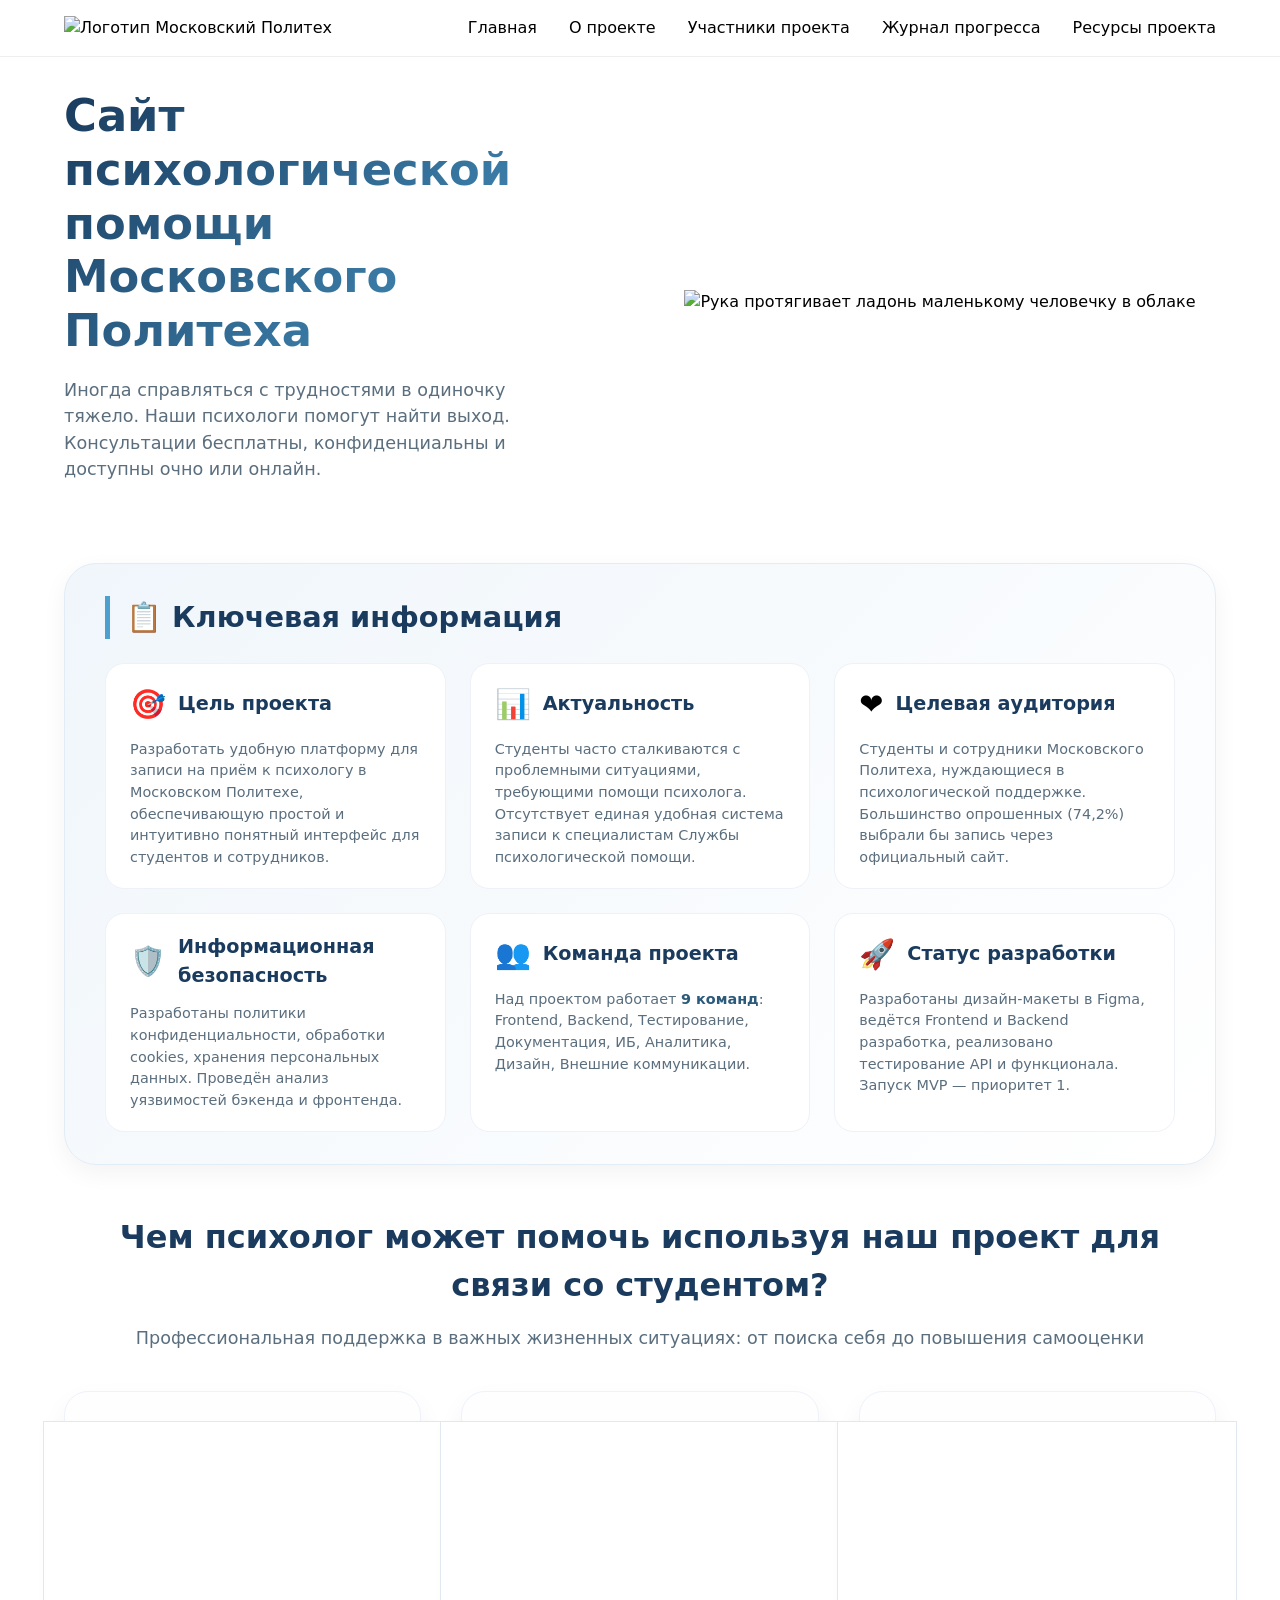
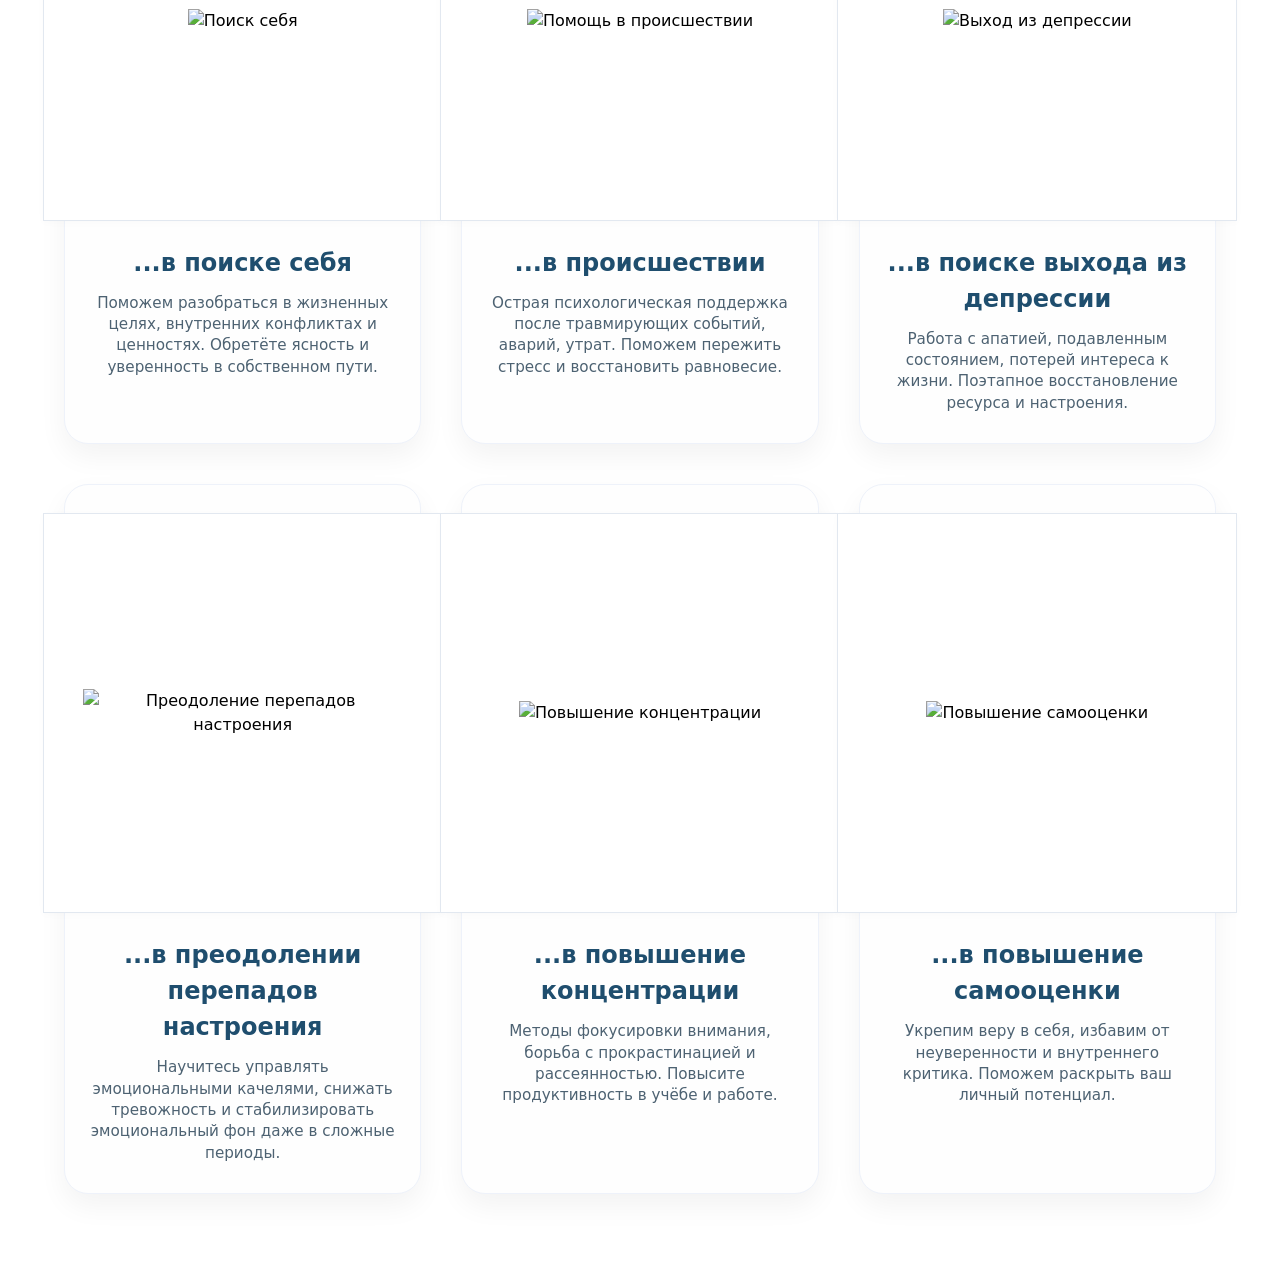
==== site/index.html @ f3ee6a3f "Create  index.html" ====
<!DOCTYPE html>
<html lang="ru">
<head>
    <meta charset="UTF-8" />
    <meta name="viewport" content="width=device-width, initial-scale=1.0" />
    <title>Московский Политех — Помощь психолога</title>
    <link rel="stylesheet" href="css/main.css" />
    <style>
        * {
            margin: 0;
            padding: 0;
            box-sizing: border-box;
        }

        body {
            font-family: 'Inter', system-ui, -apple-system, 'Helvetica Neue', 'Segoe UI', Roboto, Helvetica, Arial, sans-serif;
            background-color: #ffffff;
            line-height: 1.5;
        }

        .wrapper {
            width: 100%;
            min-height: 100vh;
        }

        /* Шапка */
        header.container {
            display: flex;
            justify-content: space-between;
            align-items: center;
            padding: 1rem 5%;
            border-bottom: 1px solid #eee;
            flex-wrap: wrap;
            gap: 1rem;
            background: #ffffff;
        }

        .logo {
            display: flex;
            gap: 0.5rem;
            align-items: center;
        }

            .logo img {
                max-height: 60px;
                width: auto;
            }

        .main-menu ul {
            display: flex;
            list-style: none;
            gap: 2rem;
            flex-wrap: wrap;
        }

        .main-menu a {
            font-weight: 400;
            transition: color 0.3s;
            text-decoration: none;
            color: #000000;
        }

            .main-menu a:hover {
                color: #3498db;
            }

        .content {
            padding: 2rem 5%;
        }

        .hero {
            display: grid;
            grid-template-columns: 1fr 1fr;
            gap: 3rem;
            align-items: center;
            max-width: 1280px;
            margin: 0 auto;
        }

        .main-title {
            font-size: 2.8rem;
            font-weight: 800;
            line-height: 1.2;
            margin-bottom: 1.2rem;
            background: linear-gradient(135deg, #1a3b5d, #4c9fcf);
            -webkit-background-clip: text;
            background-clip: text;
            color: transparent;
        }

        .subtitle {
            font-size: 1.1rem;
            color: #5a6e7e;
            margin-bottom: 2rem;
            max-width: 500px;
        }

        .illustration {
            display: flex;
            justify-content: center;
            align-items: center;
        }

            .illustration img {
                max-height: 400px;
                width: auto;
            }

        /* Блок аннотации проекта */
        .annotation-section {
            max-width: 1280px;
            margin: 3rem auto 0;
            background: linear-gradient(135deg, #f0f6fb 0%, #ffffff 100%);
            border-radius: 2rem;
            padding: 2rem 2.5rem;
            border: 1px solid #e2ecf5;
            box-shadow: 0 8px 24px rgba(0, 0, 0, 0.05);
        }

        .annotation-title {
            font-size: 1.8rem;
            font-weight: 700;
            margin-bottom: 1.5rem;
            color: #1a3b5d;
            border-left: 5px solid #4c9fcf;
            padding-left: 1rem;
        }

        .annotation-grid {
            display: grid;
            grid-template-columns: repeat(auto-fit, minmax(280px, 1fr));
            gap: 1.5rem;
        }

        .annotation-card {
            background: #ffffff;
            border-radius: 1.2rem;
            padding: 1.2rem 1.5rem;
            border: 1px solid #eef2f8;
            transition: all 0.2s ease;
        }

            .annotation-card:hover {
                transform: translateY(-3px);
                box-shadow: 0 8px 20px rgba(0, 0, 0, 0.08);
                border-color: #cde3ef;
            }

        .annotation-card-header {
            display: flex;
            align-items: center;
            gap: 0.75rem;
            margin-bottom: 0.8rem;
        }

        .annotation-icon {
            font-size: 1.8rem;
        }

        .annotation-card-title {
            font-size: 1.2rem;
            font-weight: 700;
            color: #1a3b5d;
        }

        .annotation-text {
            font-size: 0.9rem;
            color: #5a6e7e;
            line-height: 1.5;
        }

            .annotation-text strong {
                color: #2c5a7a;
            }

        /* БЛОК: Чем психолог может помочь? — квадратные иконки с БЕЛЫМ фоном, увеличенные (400x400) */
        .psychologist-help {
            max-width: 1280px;
            margin: 3rem auto 2rem;
        }

        .help-title {
            font-size: 2rem;
            font-weight: 800;
            color: #1a3b5d;
            text-align: center;
            margin-bottom: 1rem;
        }

        .help-sub {
            text-align: center;
            color: #5a6e7e;
            margin-bottom: 2.5rem;
            font-size: 1.1rem;
        }

        .help-grid {
            display: grid;
            grid-template-columns: repeat(auto-fill, minmax(350px, 1fr));
            gap: 2.5rem;
        }

        .help-card {
            background: #fefefe;
            border-radius: 1.5rem;
            padding: 1.8rem 1.5rem 1.8rem 1.5rem;
            box-shadow: 0 12px 28px rgba(0, 0, 0, 0.05);
            transition: all 0.25s ease;
            border: 1px solid #eef2fa;
            display: flex;
            flex-direction: column;
            align-items: center;
            text-align: center;
        }

            .help-card:hover {
                transform: translateY(-5px);
                box-shadow: 0 20px 30px rgba(0, 0, 0, 0.08);
                border-color: #cde0ed;
            }

        /* Иконка: КВАДРАТНАЯ форма, БЕЛЫЙ фон, увеличенный размер 400x400 */
        .help-icon {
            width: 400px;
            height: 400px;
            margin-bottom: 1.5rem;
            display: flex;
            align-items: center;
            justify-content: center;
            background: #ffffff; /* белый фон */
            border-radius: 0px; /* квадрат — без скругления */
            padding: 1.2rem;
            transition: all 0.2s ease;
            border: 1px solid #e2e8f0;
            box-sizing: border-box;
            box-shadow: 0 2px 8px rgba(0, 0, 0, 0.02);
        }

        .help-card:hover .help-icon {
            background: #ffffff;
            transform: scale(1.01);
            border-color: #cbdde9;
        }

        /* Изображения внутри масштабируются, чтобы хорошо вписываться в белую область */
        .help-icon img {
            max-width: 320px;
            max-height: 320px;
            width: auto;
            height: auto;
            object-fit: contain;
            background: transparent;
        }

        .help-card-title {
            font-size: 1.5rem;
            font-weight: 700;
            margin-bottom: 0.75rem;
            color: #1f4e6e;
        }

        .help-description {
            font-size: 0.95rem;
            color: #4d6272;
            line-height: 1.4;
        }

        /* Адаптивность: на планшетах и телефонах квадратные иконки уменьшаются, но сохраняют пропорции и белый фон */
        @media (max-width: 1024px) {
            .help-icon {
                width: 320px;
                height: 320px;
            }

                .help-icon img {
                    max-width: 260px;
                    max-height: 260px;
                }

            .help-grid {
                grid-template-columns: repeat(auto-fill, minmax(300px, 1fr));
                gap: 2rem;
            }
        }

        @media (max-width: 768px) {
            header.container {
                flex-direction: column;
                text-align: center;
                padding: 1rem 3%;
            }

            .main-menu ul {
                justify-content: center;
            }

            .content {
                padding: 1.5rem;
            }

            .hero {
                grid-template-columns: 1fr;
                text-align: center;
                gap: 2rem;
            }

            .illustration {
                order: -1;
            }

            .main-title {
                font-size: 2rem;
            }

            .subtitle {
                max-width: 100%;
            }

            .annotation-section {
                padding: 1.5rem;
            }

            .annotation-title {
                font-size: 1.5rem;
            }

            .annotation-grid {
                grid-template-columns: 1fr;
            }

            .help-title {
                font-size: 1.7rem;
            }

            .help-grid {
                gap: 2rem;
                grid-template-columns: 1fr;
            }

            /* на мобильных устройствах иконки большие, но вписываются в экран */
            .help-icon {
                width: 280px;
                height: 280px;
            }

                .help-icon img {
                    max-width: 220px;
                    max-height: 220px;
                }
        }

        /* Для совсем маленьких экранов */
        @media (max-width: 550px) {
            .help-icon {
                width: 240px;
                height: 240px;
            }

                .help-icon img {
                    max-width: 180px;
                    max-height: 180px;
                }
        }
    </style>
</head>
<body>
    <div class="wrapper">
        <header class="container">
            <div class="logo">
                <img src="img/logo.svg" alt="Логотип Московский Политех" />
            </div>
            <nav class="main-menu">
                <ul>
                    <li><a href="index.html">Главная</a></li>
                    <li><a href="o-proekte.html">О проекте</a></li>
                    <li><a href="uchastniki.html">Участники проекта</a></li>
                    <li><a href="journal.html">Журнал прогресса</a></li>
                    <li><a href="resources.html">Ресурсы проекта</a></li>
                </ul>
            </nav>
        </header>

        <main class="content">
            <section class="hero">
                <div class="hero-text">
                    <h1 class="main-title">Сайт психологической помощи Московского Политеха</h1>
                    <p class="subtitle">Иногда справляться с трудностями в одиночку тяжело. Наши психологи помогут найти выход. Консультации бесплатны, конфиденциальны и доступны очно или онлайн.</p>
                </div>
                <div class="illustration">
                    <img src="img/hand-help.svg" alt="Рука протягивает ладонь маленькому человечку в облаке" />
                </div>
            </section>

            <!-- 1. БЛОК КЛЮЧЕВОЙ ИНФОРМАЦИИ (аннотация проекта) -->
            <div class="annotation-section">
                <div class="annotation-title">📋 Ключевая информация</div>
                <div class="annotation-grid">
                    <div class="annotation-card">
                        <div class="annotation-card-header">
                            <span class="annotation-icon">🎯</span>
                            <span class="annotation-card-title">Цель проекта</span>
                        </div>
                        <div class="annotation-text">Разработать удобную платформу для записи на приём к психологу в Московском Политехе, обеспечивающую простой и интуитивно понятный интерфейс для студентов и сотрудников.</div>
                    </div>
                    <div class="annotation-card">
                        <div class="annotation-card-header">
                            <span class="annotation-icon">📊</span>
                            <span class="annotation-card-title">Актуальность</span>
                        </div>
                        <div class="annotation-text">Студенты часто сталкиваются с проблемными ситуациями, требующими помощи психолога. Отсутствует единая удобная система записи к специалистам Службы психологической помощи.</div>
                    </div>
                    <div class="annotation-card">
                        <div class="annotation-card-header">
                            <span class="annotation-icon">❤️</span>
                            <span class="annotation-card-title">Целевая аудитория</span>
                        </div>
                        <div class="annotation-text">Студенты и сотрудники Московского Политеха, нуждающиеся в психологической поддержке. Большинство опрошенных (74,2%) выбрали бы запись через официальный сайт.</div>
                    </div>
                    <div class="annotation-card">
                        <div class="annotation-card-header">
                            <span class="annotation-icon">🛡️</span>
                            <span class="annotation-card-title">Информационная безопасность</span>
                        </div>
                        <div class="annotation-text">Разработаны политики конфиденциальности, обработки cookies, хранения персональных данных. Проведён анализ уязвимостей бэкенда и фронтенда.</div>
                    </div>
                    <div class="annotation-card">
                        <div class="annotation-card-header">
                            <span class="annotation-icon">👥</span>
                            <span class="annotation-card-title">Команда проекта</span>
                        </div>
                        <div class="annotation-text">Над проектом работает <strong>9 команд</strong>: Frontend, Backend, Тестирование, Документация, ИБ, Аналитика, Дизайн, Внешние коммуникации.</div>
                    </div>
                    <div class="annotation-card">
                        <div class="annotation-card-header">
                            <span class="annotation-icon">🚀</span>
                            <span class="annotation-card-title">Статус разработки</span>
                        </div>
                        <div class="annotation-text">Разработаны дизайн-макеты в Figma, ведётся Frontend и Backend разработка, реализовано тестирование API и функционала. Запуск MVP — приоритет 1.</div>
                    </div>
                </div>
            </div>

            <!-- 2. БЛОК «ЧЕМ ПСИХОЛОГ МОЖЕТ ПОМОЧЬ?» - расположен после ключевой информации.
                 Иконки квадратные, белый фон, увеличены (400x400). Рисунки risn1..risn6.svg из папки img.
                 КОЛОНКА "снижение уровня стресса" ПОЛНОСТЬЮ УДАЛЕНА. Осталось ровно 6 пунктов (по количеству рисунков) -->
            <div class="psychologist-help">
                <h2 class="help-title">Чем психолог может помочь используя наш проект для связи со студентом?</h2>
                <p class="help-sub">Профессиональная поддержка в важных жизненных ситуациях: от поиска себя до повышения самооценки</p>

                <div class="help-grid">
                    <!-- Карточка 1: поиск себя — рисунок img/risn1.svg, белый фон квадрата -->
                    <div class="help-card">
                        <div class="help-icon">
                            <img src="img/risn1.svg" alt="Поиск себя" />
                        </div>
                        <div class="help-card-title">...в поиске себя</div>
                        <div class="help-description">Поможем разобраться в жизненных целях, внутренних конфликтах и ценностях. Обретёте ясность и уверенность в собственном пути.</div>
                    </div>

                    <!-- Карточка 2: помощь в происшествии — рисунок img/risn2.svg -->
                    <div class="help-card">
                        <div class="help-icon">
                            <img src="img/risn2.svg" alt="Помощь в происшествии" />
                        </div>
                        <div class="help-card-title">...в происшествии</div>
                        <div class="help-description">Острая психологическая поддержка после травмирующих событий, аварий, утрат. Поможем пережить стресс и восстановить равновесие.</div>
                    </div>

                    <!-- Карточка 3: выход из депрессии — рисунок img/risn3.svg -->
                    <div class="help-card">
                        <div class="help-icon">
                            <img src="img/risn3.svg" alt="Выход из депрессии" />
                        </div>
                        <div class="help-card-title">...в поиске выхода из депрессии</div>
                        <div class="help-description">Работа с апатией, подавленным состоянием, потерей интереса к жизни. Поэтапное восстановление ресурса и настроения.</div>
                    </div>

                    <!-- Карточка 4: преодоление перепадов настроения — рисунок img/risn4.svg -->
                    <div class="help-card">
                        <div class="help-icon">
                            <img src="img/risn4.svg" alt="Преодоление перепадов настроения" />
                        </div>
                        <div class="help-card-title">...в преодолении перепадов настроения</div>
                        <div class="help-description">Научитесь управлять эмоциональными качелями, снижать тревожность и стабилизировать эмоциональный фон даже в сложные периоды.</div>
                    </div>

                    <!-- Карточка 5: повышение концентрации — рисунок img/risn5.svg -->
                    <div class="help-card">
                        <div class="help-icon">
                            <img src="img/risn5.svg" alt="Повышение концентрации" />
                        </div>
                        <div class="help-card-title">...в повышение концентрации</div>
                        <div class="help-description">Методы фокусировки внимания, борьба с прокрастинацией и рассеянностью. Повысите продуктивность в учёбе и работе.</div>
                    </div>

                    <!-- Карточка 6: повышение самооценки — рисунок img/risn6.svg -->
                    <div class="help-card">
                        <div class="help-icon">
                            <img src="img/risn6.svg" alt="Повышение самооценки" />
                        </div>
                        <div class="help-card-title">...в повышение самооценки</div>
                        <div class="help-description">Укрепим веру в себя, избавим от неуверенности и внутреннего критика. Поможем раскрыть ваш личный потенциал.</div>
                    </div>
                </div>
            </div>

            <!-- Небольшой отступ внизу -->
            <div style="height: 1rem;"></div>
        </main>
    </div>

    <script>
        (function() {
        console.log("Страница психологической помощи: раздел «Чем может помочь?» расположен ПОСЛЕ ключевой информации.");
        console.log("✅ Иконки стали КВАДРАТНЫМИ с БЕЛЫМ фоном (background: #ffffff), размер увеличен до 400x400 пикселей на десктопе.");
        console.log("✅ КОЛОНКА «...в снижение уровня стресса» ПОЛНОСТЬЮ УДАЛЕНА. Осталось ровно 6 пунктов (по числу рисунков risn1..risn6).");
        console.log("Рисунки из папки img: risn1.svg, risn2.svg, risn3.svg, risn4.svg, risn5.svg, risn6.svg — отображаются над текстом на белом квадрате.");
        })();
    </script>
</body>
</html>
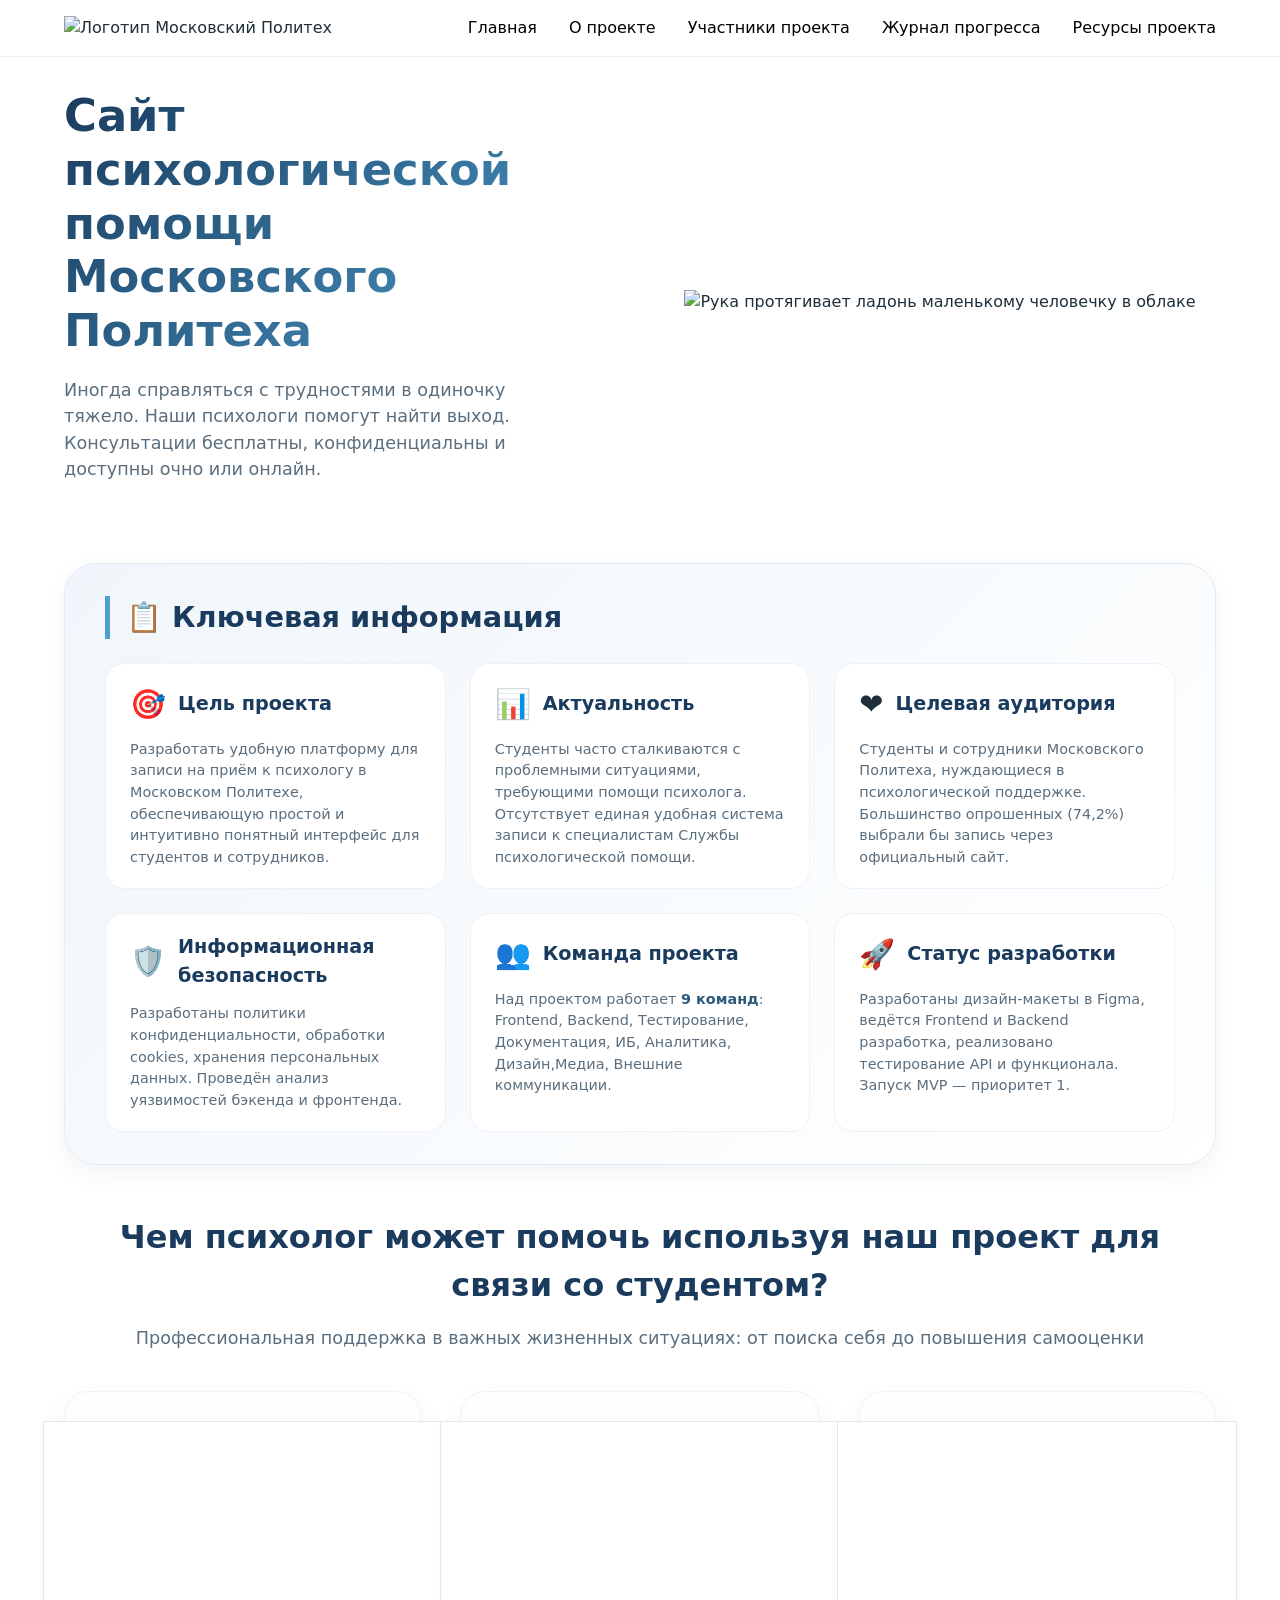
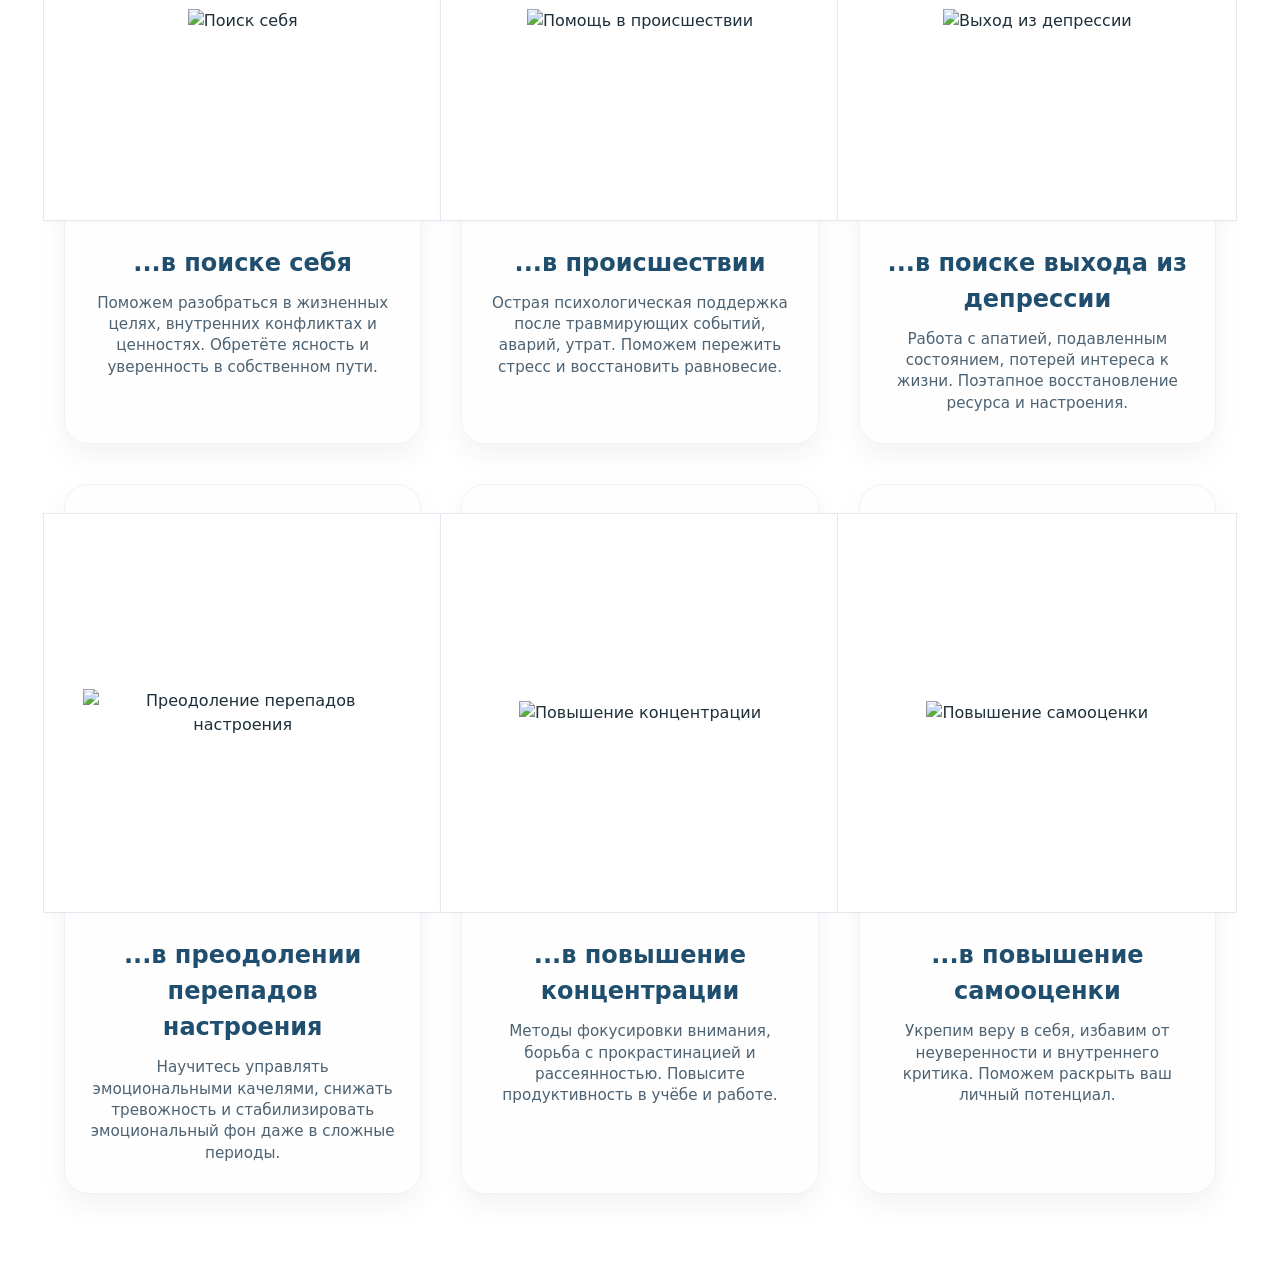
==== commit bf8cf08e: "Update index.html" ====
--- a/site/index.html
+++ b/site/index.html
@@ -428,7 +428,7 @@
                             <span class="annotation-icon">👥</span>
                             <span class="annotation-card-title">Команда проекта</span>
                         </div>
-                        <div class="annotation-text">Над проектом работает <strong>9 команд</strong>: Frontend, Backend, Тестирование, Документация, ИБ, Аналитика, Дизайн, Внешние коммуникации.</div>
+                        <div class="annotation-text">Над проектом работает <strong>9 команд</strong>: Frontend, Backend, Тестирование, Документация, ИБ, Аналитика, Дизайн,Медиа, Внешние коммуникации.</div>
                     </div>
                     <div class="annotation-card">
                         <div class="annotation-card-header">
--- a/site/css/main.css
+++ b/site/css/main.css
@@ -0,0 +1,190 @@
+@import url('https://fonts.googleapis.com/css2?family=Poppins:wght@400;500;600;700;800&display=swap');
+
+:root {
+    --primary-dark: #1a3b5d;
+    --primary: #2c7da0;
+    --primary-light: #4c9fcf;
+    --primary-soft: #eef6fc;
+    --text-dark: #1e2f3a;
+    --text-muted: #5a6e7a;
+    --text-light: #8a9ca8;
+    --bg-white: #ffffff;
+    --bg-light: #f8fafc;
+    --bg-soft: #f0f4f9;
+    --border-light: #e2e8f0;
+    --success: #27ae60;
+    --warning: #f39c12;
+    --pending: #95a5a6;
+    --shadow-sm: 0 2px 8px rgba(0, 0, 0, 0.04);
+    --shadow-md: 0 8px 20px rgba(0, 0, 0, 0.06);
+    --shadow-lg: 0 12px 28px rgba(0, 0, 0, 0.08);
+    --shadow-hover: 0 20px 30px -12px rgba(44, 125, 160, 0.15);
+    --radius-sm: 16px;
+    --radius-md: 24px;
+    --radius-lg: 32px;
+}
+
+* {
+    margin: 0;
+    padding: 0;
+    box-sizing: border-box;
+}
+
+body {
+    font-family: 'Poppins', sans-serif;
+    font-weight: 400;
+    background: var(--bg-white);
+    color: var(--text-dark);
+    line-height: 1.6;
+}
+
+a {
+    text-decoration: none;
+    color: inherit;
+}
+
+img {
+    max-width: 100%;
+    height: auto;
+}
+
+.wrapper {
+    width: 100%;
+    min-height: 100vh;
+    display: flex;
+    flex-direction: column;
+}
+
+/* ========== ШАПКА (единая для всех страниц) ========== */
+header.container {
+    display: flex;
+    justify-content: space-between;
+    align-items: center;
+    padding: 1rem 5%;
+    border-bottom: 1px solid var(--border-light);
+    background: var(--bg-white);
+    flex-wrap: wrap;
+    gap: 1rem;
+}
+
+.logo {
+    display: flex;
+    align-items: center;
+}
+
+    .logo img {
+        max-height: 60px;
+        width: auto;
+    }
+
+.main-menu ul {
+    display: flex;
+    list-style: none;
+    gap: 2rem;
+    flex-wrap: wrap;
+}
+
+.main-menu a {
+    font-weight: 500;
+    color: var(--text-muted);
+    transition: color 0.3s;
+}
+
+    .main-menu a:hover {
+        color: var(--primary-light);
+    }
+
+/* ========== ОСНОВНОЙ КОНТЕНТ ========== */
+.content {
+    padding: 2rem 5%;
+    flex: 1;
+}
+
+/* ========== ЕДИНЫЕ ЗАГОЛОВКИ ========== */
+.page-title {
+    font-size: 2rem;
+    font-weight: 700;
+    background: linear-gradient(135deg, var(--primary-dark), var(--primary));
+    -webkit-background-clip: text;
+    background-clip: text;
+    color: transparent;
+    border-left: 5px solid var(--primary-light);
+    padding-left: 1.25rem;
+    margin-bottom: 2rem;
+}
+
+.section-title {
+    font-size: 1.5rem;
+    font-weight: 600;
+    color: var(--primary-dark);
+    margin-bottom: 1.25rem;
+}
+
+/* ========== ЕДИНЫЕ КАРТОЧКИ ========== */
+.card {
+    background: var(--bg-white);
+    border-radius: var(--radius-md);
+    padding: 1.5rem;
+    border: 1px solid var(--border-light);
+    transition: all 0.2s ease;
+    box-shadow: var(--shadow-sm);
+}
+
+    .card:hover {
+        transform: translateY(-4px);
+        box-shadow: var(--shadow-hover);
+        border-color: var(--primary-light);
+    }
+
+/* ========== ЕДИНЫЕ ТЕГИ/КНОПКИ ========== */
+.tag {
+    background: var(--primary-soft);
+    padding: 0.3rem 1rem;
+    border-radius: 40px;
+    font-size: 0.75rem;
+    font-weight: 500;
+    color: var(--primary);
+    display: inline-block;
+}
+
+/* ========== СТАТУСЫ ========== */
+.status-done {
+    color: var(--success);
+    font-weight: 500;
+}
+
+.status-progress {
+    color: var(--warning);
+    font-weight: 500;
+}
+
+.status-pending {
+    color: var(--pending);
+    font-weight: 500;
+}
+
+/* ========== АДАПТИВ ========== */
+@media (max-width: 768px) {
+    header.container {
+        flex-direction: column;
+        text-align: center;
+        padding: 1rem 3%;
+    }
+
+    .main-menu ul {
+        justify-content: center;
+        gap: 1.2rem;
+    }
+
+    .content {
+        padding: 1.5rem;
+    }
+
+    .page-title {
+        font-size: 1.6rem;
+    }
+
+    .logo img {
+        max-height: 50px;
+    }
+}
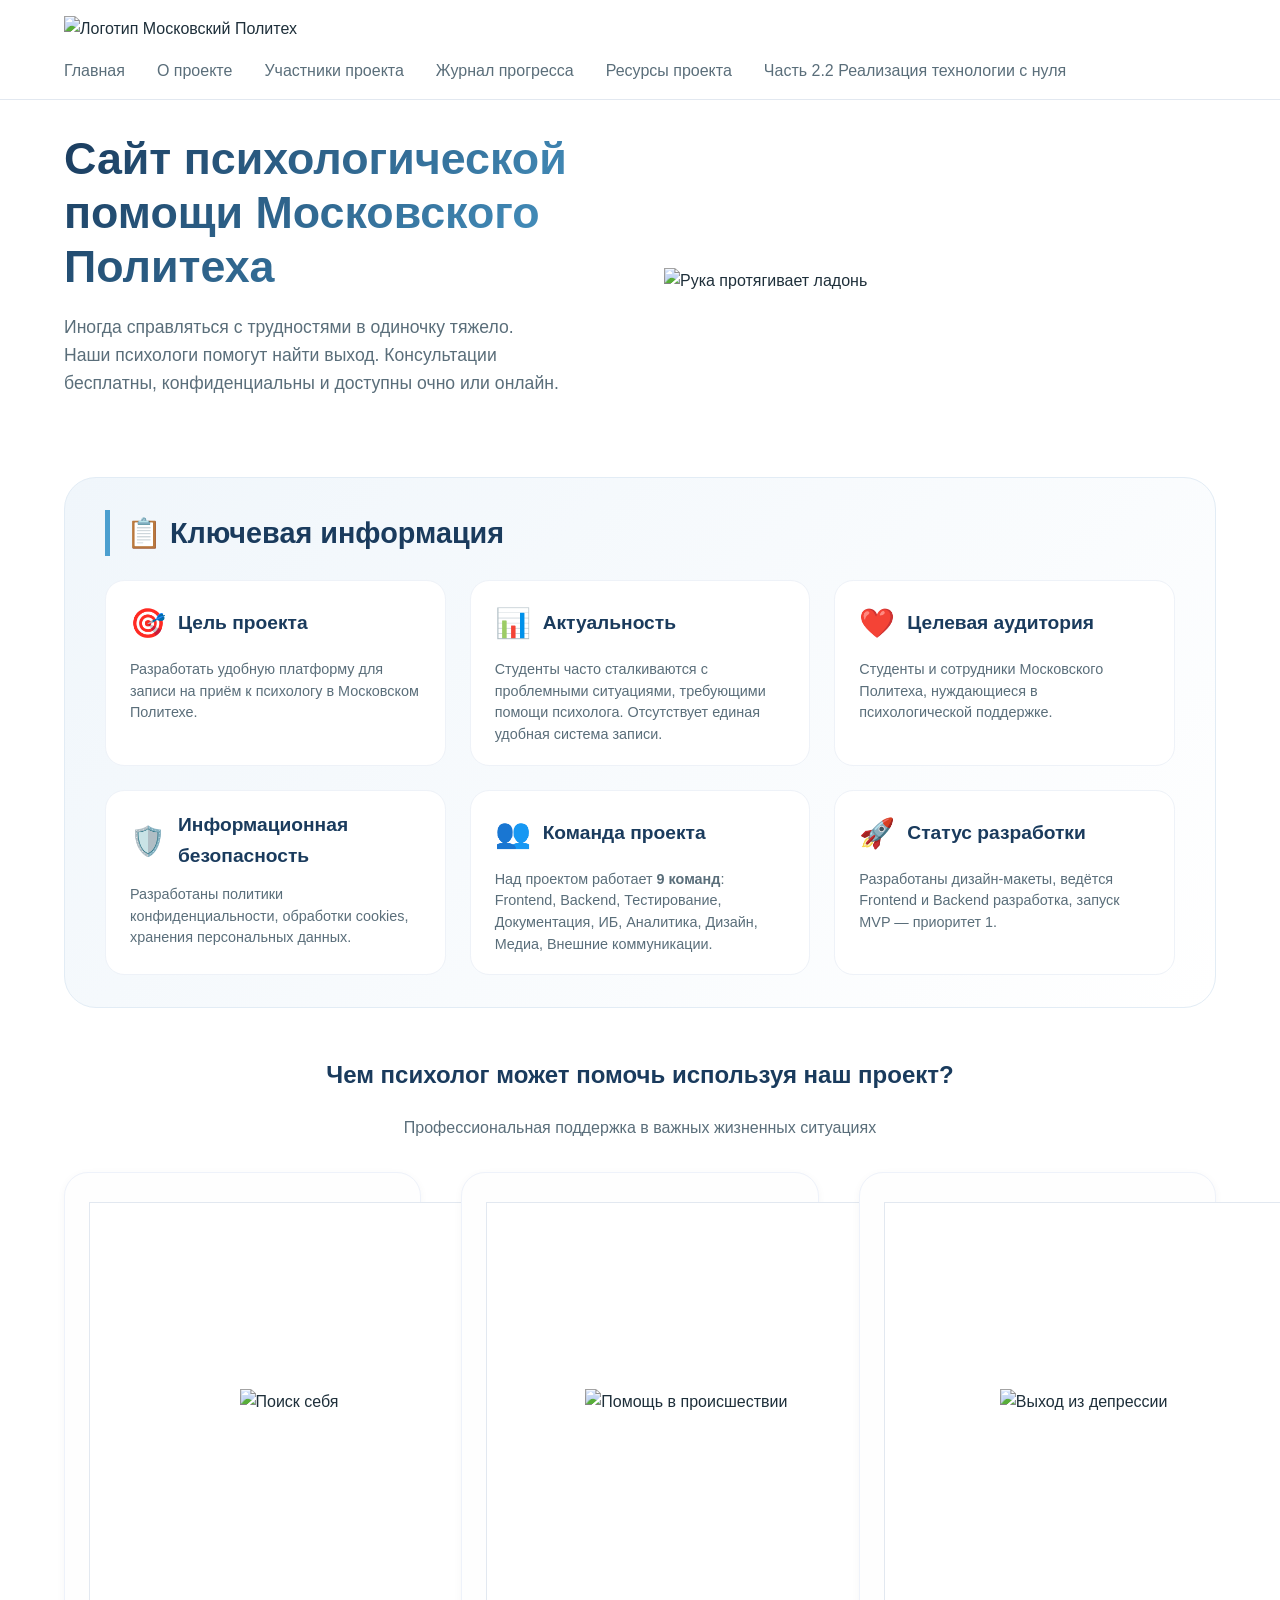
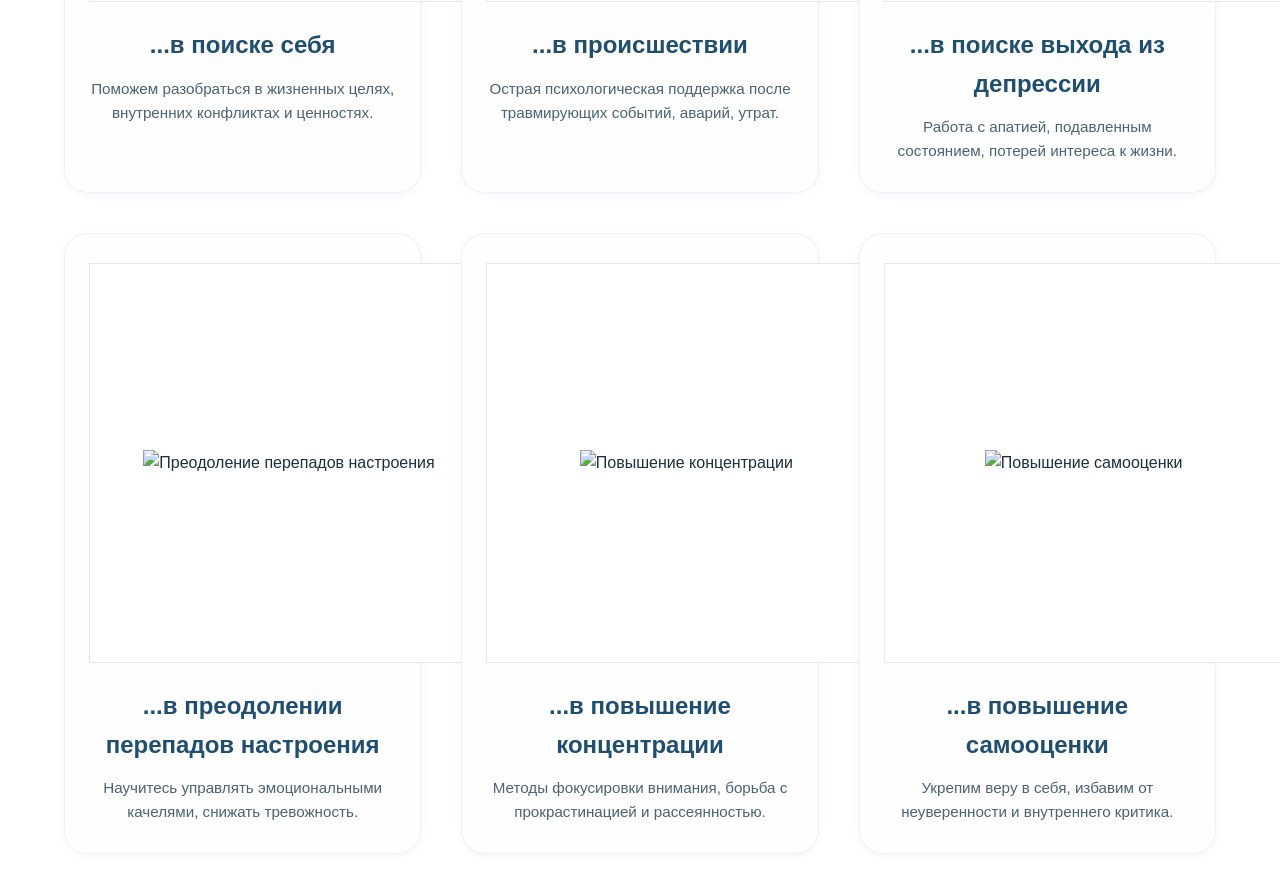
==== commit 0dd70703: "Update index.html" ====
--- a/site/index.html
+++ b/site/index.html
@@ -6,68 +6,7 @@
     <title>Московский Политех — Помощь психолога</title>
     <link rel="stylesheet" href="css/main.css" />
     <style>
-        * {
-            margin: 0;
-            padding: 0;
-            box-sizing: border-box;
-        }
-
-        body {
-            font-family: 'Inter', system-ui, -apple-system, 'Helvetica Neue', 'Segoe UI', Roboto, Helvetica, Arial, sans-serif;
-            background-color: #ffffff;
-            line-height: 1.5;
-        }
-
-        .wrapper {
-            width: 100%;
-            min-height: 100vh;
-        }
-
-        /* Шапка */
-        header.container {
-            display: flex;
-            justify-content: space-between;
-            align-items: center;
-            padding: 1rem 5%;
-            border-bottom: 1px solid #eee;
-            flex-wrap: wrap;
-            gap: 1rem;
-            background: #ffffff;
-        }
-
-        .logo {
-            display: flex;
-            gap: 0.5rem;
-            align-items: center;
-        }
-
-            .logo img {
-                max-height: 60px;
-                width: auto;
-            }
-
-        .main-menu ul {
-            display: flex;
-            list-style: none;
-            gap: 2rem;
-            flex-wrap: wrap;
-        }
-
-        .main-menu a {
-            font-weight: 400;
-            transition: color 0.3s;
-            text-decoration: none;
-            color: #000000;
-        }
-
-            .main-menu a:hover {
-                color: #3498db;
-            }
-
-        .content {
-            padding: 2rem 5%;
-        }
-
+        /* Дополнительные стили только для главной страницы */
         .hero {
             display: grid;
             grid-template-columns: 1fr 1fr;
@@ -82,7 +21,7 @@
             font-weight: 800;
             line-height: 1.2;
             margin-bottom: 1.2rem;
-            background: linear-gradient(135deg, #1a3b5d, #4c9fcf);
+            background: linear-gradient(135deg, var(--primary-dark), var(--primary-light));
             -webkit-background-clip: text;
             background-clip: text;
             color: transparent;
@@ -90,23 +29,16 @@
 
         .subtitle {
             font-size: 1.1rem;
-            color: #5a6e7e;
+            color: var(--text-muted);
             margin-bottom: 2rem;
             max-width: 500px;
         }
 
-        .illustration {
-            display: flex;
-            justify-content: center;
-            align-items: center;
-        }
-
-            .illustration img {
-                max-height: 400px;
-                width: auto;
-            }
-
-        /* Блок аннотации проекта */
+        .illustration img {
+            max-height: 400px;
+            width: auto;
+        }
+
         .annotation-section {
             max-width: 1280px;
             margin: 3rem auto 0;
@@ -114,15 +46,14 @@
             border-radius: 2rem;
             padding: 2rem 2.5rem;
             border: 1px solid #e2ecf5;
-            box-shadow: 0 8px 24px rgba(0, 0, 0, 0.05);
         }
 
         .annotation-title {
             font-size: 1.8rem;
             font-weight: 700;
             margin-bottom: 1.5rem;
-            color: #1a3b5d;
-            border-left: 5px solid #4c9fcf;
+            color: var(--primary-dark);
+            border-left: 5px solid var(--primary-light);
             padding-left: 1rem;
         }
 
@@ -142,7 +73,7 @@
 
             .annotation-card:hover {
                 transform: translateY(-3px);
-                box-shadow: 0 8px 20px rgba(0, 0, 0, 0.08);
+                box-shadow: var(--shadow-md);
                 border-color: #cde3ef;
             }
 
@@ -160,97 +91,54 @@
         .annotation-card-title {
             font-size: 1.2rem;
             font-weight: 700;
-            color: #1a3b5d;
+            color: var(--primary-dark);
         }
 
         .annotation-text {
             font-size: 0.9rem;
-            color: #5a6e7e;
+            color: var(--text-muted);
             line-height: 1.5;
-        }
-
-            .annotation-text strong {
-                color: #2c5a7a;
-            }
-
-        /* БЛОК: Чем психолог может помочь? — квадратные иконки с БЕЛЫМ фоном, увеличенные (400x400) */
-        .psychologist-help {
-            max-width: 1280px;
-            margin: 3rem auto 2rem;
-        }
-
-        .help-title {
-            font-size: 2rem;
-            font-weight: 800;
-            color: #1a3b5d;
-            text-align: center;
-            margin-bottom: 1rem;
-        }
-
-        .help-sub {
-            text-align: center;
-            color: #5a6e7e;
-            margin-bottom: 2.5rem;
-            font-size: 1.1rem;
         }
 
         .help-grid {
             display: grid;
             grid-template-columns: repeat(auto-fill, minmax(350px, 1fr));
             gap: 2.5rem;
+            max-width: 1280px;
+            margin: 0 auto;
         }
 
         .help-card {
             background: #fefefe;
             border-radius: 1.5rem;
-            padding: 1.8rem 1.5rem 1.8rem 1.5rem;
-            box-shadow: 0 12px 28px rgba(0, 0, 0, 0.05);
+            padding: 1.8rem 1.5rem;
+            box-shadow: var(--shadow-sm);
             transition: all 0.25s ease;
             border: 1px solid #eef2fa;
-            display: flex;
-            flex-direction: column;
-            align-items: center;
             text-align: center;
         }
 
             .help-card:hover {
                 transform: translateY(-5px);
-                box-shadow: 0 20px 30px rgba(0, 0, 0, 0.08);
-                border-color: #cde0ed;
-            }
-
-        /* Иконка: КВАДРАТНАЯ форма, БЕЛЫЙ фон, увеличенный размер 400x400 */
+                box-shadow: var(--shadow-hover);
+            }
+
         .help-icon {
             width: 400px;
             height: 400px;
-            margin-bottom: 1.5rem;
+            margin: 0 auto 1.5rem;
+            background: #ffffff;
             display: flex;
             align-items: center;
             justify-content: center;
-            background: #ffffff; /* белый фон */
-            border-radius: 0px; /* квадрат — без скругления */
-            padding: 1.2rem;
-            transition: all 0.2s ease;
             border: 1px solid #e2e8f0;
-            box-sizing: border-box;
-            box-shadow: 0 2px 8px rgba(0, 0, 0, 0.02);
-        }
-
-        .help-card:hover .help-icon {
-            background: #ffffff;
-            transform: scale(1.01);
-            border-color: #cbdde9;
-        }
-
-        /* Изображения внутри масштабируются, чтобы хорошо вписываться в белую область */
-        .help-icon img {
-            max-width: 320px;
-            max-height: 320px;
-            width: auto;
-            height: auto;
-            object-fit: contain;
-            background: transparent;
-        }
+        }
+
+            .help-icon img {
+                max-width: 320px;
+                max-height: 320px;
+                object-fit: contain;
+            }
 
         .help-card-title {
             font-size: 1.5rem;
@@ -262,10 +150,8 @@
         .help-description {
             font-size: 0.95rem;
             color: #4d6272;
-            line-height: 1.4;
-        }
-
-        /* Адаптивность: на планшетах и телефонах квадратные иконки уменьшаются, но сохраняют пропорции и белый фон */
+        }
+
         @media (max-width: 1024px) {
             .help-icon {
                 width: 320px;
@@ -276,28 +162,9 @@
                     max-width: 260px;
                     max-height: 260px;
                 }
-
-            .help-grid {
-                grid-template-columns: repeat(auto-fill, minmax(300px, 1fr));
-                gap: 2rem;
-            }
         }
 
         @media (max-width: 768px) {
-            header.container {
-                flex-direction: column;
-                text-align: center;
-                padding: 1rem 3%;
-            }
-
-            .main-menu ul {
-                justify-content: center;
-            }
-
-            .content {
-                padding: 1.5rem;
-            }
-
             .hero {
                 grid-template-columns: 1fr;
                 text-align: center;
@@ -324,20 +191,6 @@
                 font-size: 1.5rem;
             }
 
-            .annotation-grid {
-                grid-template-columns: 1fr;
-            }
-
-            .help-title {
-                font-size: 1.7rem;
-            }
-
-            .help-grid {
-                gap: 2rem;
-                grid-template-columns: 1fr;
-            }
-
-            /* на мобильных устройствах иконки большие, но вписываются в экран */
             .help-icon {
                 width: 280px;
                 height: 280px;
@@ -346,19 +199,6 @@
                 .help-icon img {
                     max-width: 220px;
                     max-height: 220px;
-                }
-        }
-
-        /* Для совсем маленьких экранов */
-        @media (max-width: 550px) {
-            .help-icon {
-                width: 240px;
-                height: 240px;
-            }
-
-                .help-icon img {
-                    max-width: 180px;
-                    max-height: 180px;
                 }
         }
     </style>
@@ -366,16 +206,15 @@
 <body>
     <div class="wrapper">
         <header class="container">
-            <div class="logo">
-                <img src="img/logo.svg" alt="Логотип Московский Политех" />
-            </div>
+            <div class="logo"><img src="img/logo.svg" alt="Логотип Московский Политех" /></div>
             <nav class="main-menu">
                 <ul>
-                    <li><a href="index.html">Главная</a></li>
+                    <li><a href="index.html" class="active">Главная</a></li>
                     <li><a href="o-proekte.html">О проекте</a></li>
                     <li><a href="uchastniki.html">Участники проекта</a></li>
                     <li><a href="journal.html">Журнал прогресса</a></li>
                     <li><a href="resources.html">Ресурсы проекта</a></li>
+                    <li><a href="practical.html">Часть 2.2 Реализация технологии с нуля</a></li>
                 </ul>
             </nav>
         </header>
@@ -386,136 +225,34 @@
                     <h1 class="main-title">Сайт психологической помощи Московского Политеха</h1>
                     <p class="subtitle">Иногда справляться с трудностями в одиночку тяжело. Наши психологи помогут найти выход. Консультации бесплатны, конфиденциальны и доступны очно или онлайн.</p>
                 </div>
-                <div class="illustration">
-                    <img src="img/hand-help.svg" alt="Рука протягивает ладонь маленькому человечку в облаке" />
-                </div>
+                <div class="illustration"><img src="img/hand-help.svg" alt="Рука протягивает ладонь" /></div>
             </section>
 
-            <!-- 1. БЛОК КЛЮЧЕВОЙ ИНФОРМАЦИИ (аннотация проекта) -->
             <div class="annotation-section">
                 <div class="annotation-title">📋 Ключевая информация</div>
                 <div class="annotation-grid">
-                    <div class="annotation-card">
-                        <div class="annotation-card-header">
-                            <span class="annotation-icon">🎯</span>
-                            <span class="annotation-card-title">Цель проекта</span>
-                        </div>
-                        <div class="annotation-text">Разработать удобную платформу для записи на приём к психологу в Московском Политехе, обеспечивающую простой и интуитивно понятный интерфейс для студентов и сотрудников.</div>
-                    </div>
-                    <div class="annotation-card">
-                        <div class="annotation-card-header">
-                            <span class="annotation-icon">📊</span>
-                            <span class="annotation-card-title">Актуальность</span>
-                        </div>
-                        <div class="annotation-text">Студенты часто сталкиваются с проблемными ситуациями, требующими помощи психолога. Отсутствует единая удобная система записи к специалистам Службы психологической помощи.</div>
-                    </div>
-                    <div class="annotation-card">
-                        <div class="annotation-card-header">
-                            <span class="annotation-icon">❤️</span>
-                            <span class="annotation-card-title">Целевая аудитория</span>
-                        </div>
-                        <div class="annotation-text">Студенты и сотрудники Московского Политеха, нуждающиеся в психологической поддержке. Большинство опрошенных (74,2%) выбрали бы запись через официальный сайт.</div>
-                    </div>
-                    <div class="annotation-card">
-                        <div class="annotation-card-header">
-                            <span class="annotation-icon">🛡️</span>
-                            <span class="annotation-card-title">Информационная безопасность</span>
-                        </div>
-                        <div class="annotation-text">Разработаны политики конфиденциальности, обработки cookies, хранения персональных данных. Проведён анализ уязвимостей бэкенда и фронтенда.</div>
-                    </div>
-                    <div class="annotation-card">
-                        <div class="annotation-card-header">
-                            <span class="annotation-icon">👥</span>
-                            <span class="annotation-card-title">Команда проекта</span>
-                        </div>
-                        <div class="annotation-text">Над проектом работает <strong>9 команд</strong>: Frontend, Backend, Тестирование, Документация, ИБ, Аналитика, Дизайн,Медиа, Внешние коммуникации.</div>
-                    </div>
-                    <div class="annotation-card">
-                        <div class="annotation-card-header">
-                            <span class="annotation-icon">🚀</span>
-                            <span class="annotation-card-title">Статус разработки</span>
-                        </div>
-                        <div class="annotation-text">Разработаны дизайн-макеты в Figma, ведётся Frontend и Backend разработка, реализовано тестирование API и функционала. Запуск MVP — приоритет 1.</div>
-                    </div>
+                    <div class="annotation-card"><div class="annotation-card-header"><span class="annotation-icon">🎯</span><span class="annotation-card-title">Цель проекта</span></div><div class="annotation-text">Разработать удобную платформу для записи на приём к психологу в Московском Политехе.</div></div>
+                    <div class="annotation-card"><div class="annotation-card-header"><span class="annotation-icon">📊</span><span class="annotation-card-title">Актуальность</span></div><div class="annotation-text">Студенты часто сталкиваются с проблемными ситуациями, требующими помощи психолога. Отсутствует единая удобная система записи.</div></div>
+                    <div class="annotation-card"><div class="annotation-card-header"><span class="annotation-icon">❤️</span><span class="annotation-card-title">Целевая аудитория</span></div><div class="annotation-text">Студенты и сотрудники Московского Политеха, нуждающиеся в психологической поддержке.</div></div>
+                    <div class="annotation-card"><div class="annotation-card-header"><span class="annotation-icon">🛡️</span><span class="annotation-card-title">Информационная безопасность</span></div><div class="annotation-text">Разработаны политики конфиденциальности, обработки cookies, хранения персональных данных.</div></div>
+                    <div class="annotation-card"><div class="annotation-card-header"><span class="annotation-icon">👥</span><span class="annotation-card-title">Команда проекта</span></div><div class="annotation-text">Над проектом работает <strong>9 команд</strong>: Frontend, Backend, Тестирование, Документация, ИБ, Аналитика, Дизайн, Медиа, Внешние коммуникации.</div></div>
+                    <div class="annotation-card"><div class="annotation-card-header"><span class="annotation-icon">🚀</span><span class="annotation-card-title">Статус разработки</span></div><div class="annotation-text">Разработаны дизайн-макеты, ведётся Frontend и Backend разработка, запуск MVP — приоритет 1.</div></div>
                 </div>
             </div>
 
-            <!-- 2. БЛОК «ЧЕМ ПСИХОЛОГ МОЖЕТ ПОМОЧЬ?» - расположен после ключевой информации.
-                 Иконки квадратные, белый фон, увеличены (400x400). Рисунки risn1..risn6.svg из папки img.
-                 КОЛОНКА "снижение уровня стресса" ПОЛНОСТЬЮ УДАЛЕНА. Осталось ровно 6 пунктов (по количеству рисунков) -->
-            <div class="psychologist-help">
-                <h2 class="help-title">Чем психолог может помочь используя наш проект для связи со студентом?</h2>
-                <p class="help-sub">Профессиональная поддержка в важных жизненных ситуациях: от поиска себя до повышения самооценки</p>
-
+            <div style="max-width:1280px; margin:3rem auto 0;">
+                <h2 class="section-title" style="text-align:center;">Чем психолог может помочь используя наш проект?</h2>
+                <p style="text-align:center; color:var(--text-muted); margin-bottom:2rem;">Профессиональная поддержка в важных жизненных ситуациях</p>
                 <div class="help-grid">
-                    <!-- Карточка 1: поиск себя — рисунок img/risn1.svg, белый фон квадрата -->
-                    <div class="help-card">
-                        <div class="help-icon">
-                            <img src="img/risn1.svg" alt="Поиск себя" />
-                        </div>
-                        <div class="help-card-title">...в поиске себя</div>
-                        <div class="help-description">Поможем разобраться в жизненных целях, внутренних конфликтах и ценностях. Обретёте ясность и уверенность в собственном пути.</div>
-                    </div>
-
-                    <!-- Карточка 2: помощь в происшествии — рисунок img/risn2.svg -->
-                    <div class="help-card">
-                        <div class="help-icon">
-                            <img src="img/risn2.svg" alt="Помощь в происшествии" />
-                        </div>
-                        <div class="help-card-title">...в происшествии</div>
-                        <div class="help-description">Острая психологическая поддержка после травмирующих событий, аварий, утрат. Поможем пережить стресс и восстановить равновесие.</div>
-                    </div>
-
-                    <!-- Карточка 3: выход из депрессии — рисунок img/risn3.svg -->
-                    <div class="help-card">
-                        <div class="help-icon">
-                            <img src="img/risn3.svg" alt="Выход из депрессии" />
-                        </div>
-                        <div class="help-card-title">...в поиске выхода из депрессии</div>
-                        <div class="help-description">Работа с апатией, подавленным состоянием, потерей интереса к жизни. Поэтапное восстановление ресурса и настроения.</div>
-                    </div>
-
-                    <!-- Карточка 4: преодоление перепадов настроения — рисунок img/risn4.svg -->
-                    <div class="help-card">
-                        <div class="help-icon">
-                            <img src="img/risn4.svg" alt="Преодоление перепадов настроения" />
-                        </div>
-                        <div class="help-card-title">...в преодолении перепадов настроения</div>
-                        <div class="help-description">Научитесь управлять эмоциональными качелями, снижать тревожность и стабилизировать эмоциональный фон даже в сложные периоды.</div>
-                    </div>
-
-                    <!-- Карточка 5: повышение концентрации — рисунок img/risn5.svg -->
-                    <div class="help-card">
-                        <div class="help-icon">
-                            <img src="img/risn5.svg" alt="Повышение концентрации" />
-                        </div>
-                        <div class="help-card-title">...в повышение концентрации</div>
-                        <div class="help-description">Методы фокусировки внимания, борьба с прокрастинацией и рассеянностью. Повысите продуктивность в учёбе и работе.</div>
-                    </div>
-
-                    <!-- Карточка 6: повышение самооценки — рисунок img/risn6.svg -->
-                    <div class="help-card">
-                        <div class="help-icon">
-                            <img src="img/risn6.svg" alt="Повышение самооценки" />
-                        </div>
-                        <div class="help-card-title">...в повышение самооценки</div>
-                        <div class="help-description">Укрепим веру в себя, избавим от неуверенности и внутреннего критика. Поможем раскрыть ваш личный потенциал.</div>
-                    </div>
+                    <div class="help-card"><div class="help-icon"><img src="img/risn1.svg" alt="Поиск себя"></div><div class="help-card-title">...в поиске себя</div><div class="help-description">Поможем разобраться в жизненных целях, внутренних конфликтах и ценностях.</div></div>
+                    <div class="help-card"><div class="help-icon"><img src="img/risn2.svg" alt="Помощь в происшествии"></div><div class="help-card-title">...в происшествии</div><div class="help-description">Острая психологическая поддержка после травмирующих событий, аварий, утрат.</div></div>
+                    <div class="help-card"><div class="help-icon"><img src="img/risn3.svg" alt="Выход из депрессии"></div><div class="help-card-title">...в поиске выхода из депрессии</div><div class="help-description">Работа с апатией, подавленным состоянием, потерей интереса к жизни.</div></div>
+                    <div class="help-card"><div class="help-icon"><img src="img/risn4.svg" alt="Преодоление перепадов настроения"></div><div class="help-card-title">...в преодолении перепадов настроения</div><div class="help-description">Научитесь управлять эмоциональными качелями, снижать тревожность.</div></div>
+                    <div class="help-card"><div class="help-icon"><img src="img/risn5.svg" alt="Повышение концентрации"></div><div class="help-card-title">...в повышение концентрации</div><div class="help-description">Методы фокусировки внимания, борьба с прокрастинацией и рассеянностью.</div></div>
+                    <div class="help-card"><div class="help-icon"><img src="img/risn6.svg" alt="Повышение самооценки"></div><div class="help-card-title">...в повышение самооценки</div><div class="help-description">Укрепим веру в себя, избавим от неуверенности и внутреннего критика.</div></div>
                 </div>
             </div>
-
-            <!-- Небольшой отступ внизу -->
-            <div style="height: 1rem;"></div>
         </main>
     </div>
-
-    <script>
-        (function() {
-        console.log("Страница психологической помощи: раздел «Чем может помочь?» расположен ПОСЛЕ ключевой информации.");
-        console.log("✅ Иконки стали КВАДРАТНЫМИ с БЕЛЫМ фоном (background: #ffffff), размер увеличен до 400x400 пикселей на десктопе.");
-        console.log("✅ КОЛОНКА «...в снижение уровня стресса» ПОЛНОСТЬЮ УДАЛЕНА. Осталось ровно 6 пунктов (по числу рисунков risn1..risn6).");
-        console.log("Рисунки из папки img: risn1.svg, risn2.svg, risn3.svg, risn4.svg, risn5.svg, risn6.svg — отображаются над текстом на белом квадрате.");
-        })();
-    </script>
 </body>
 </html>
